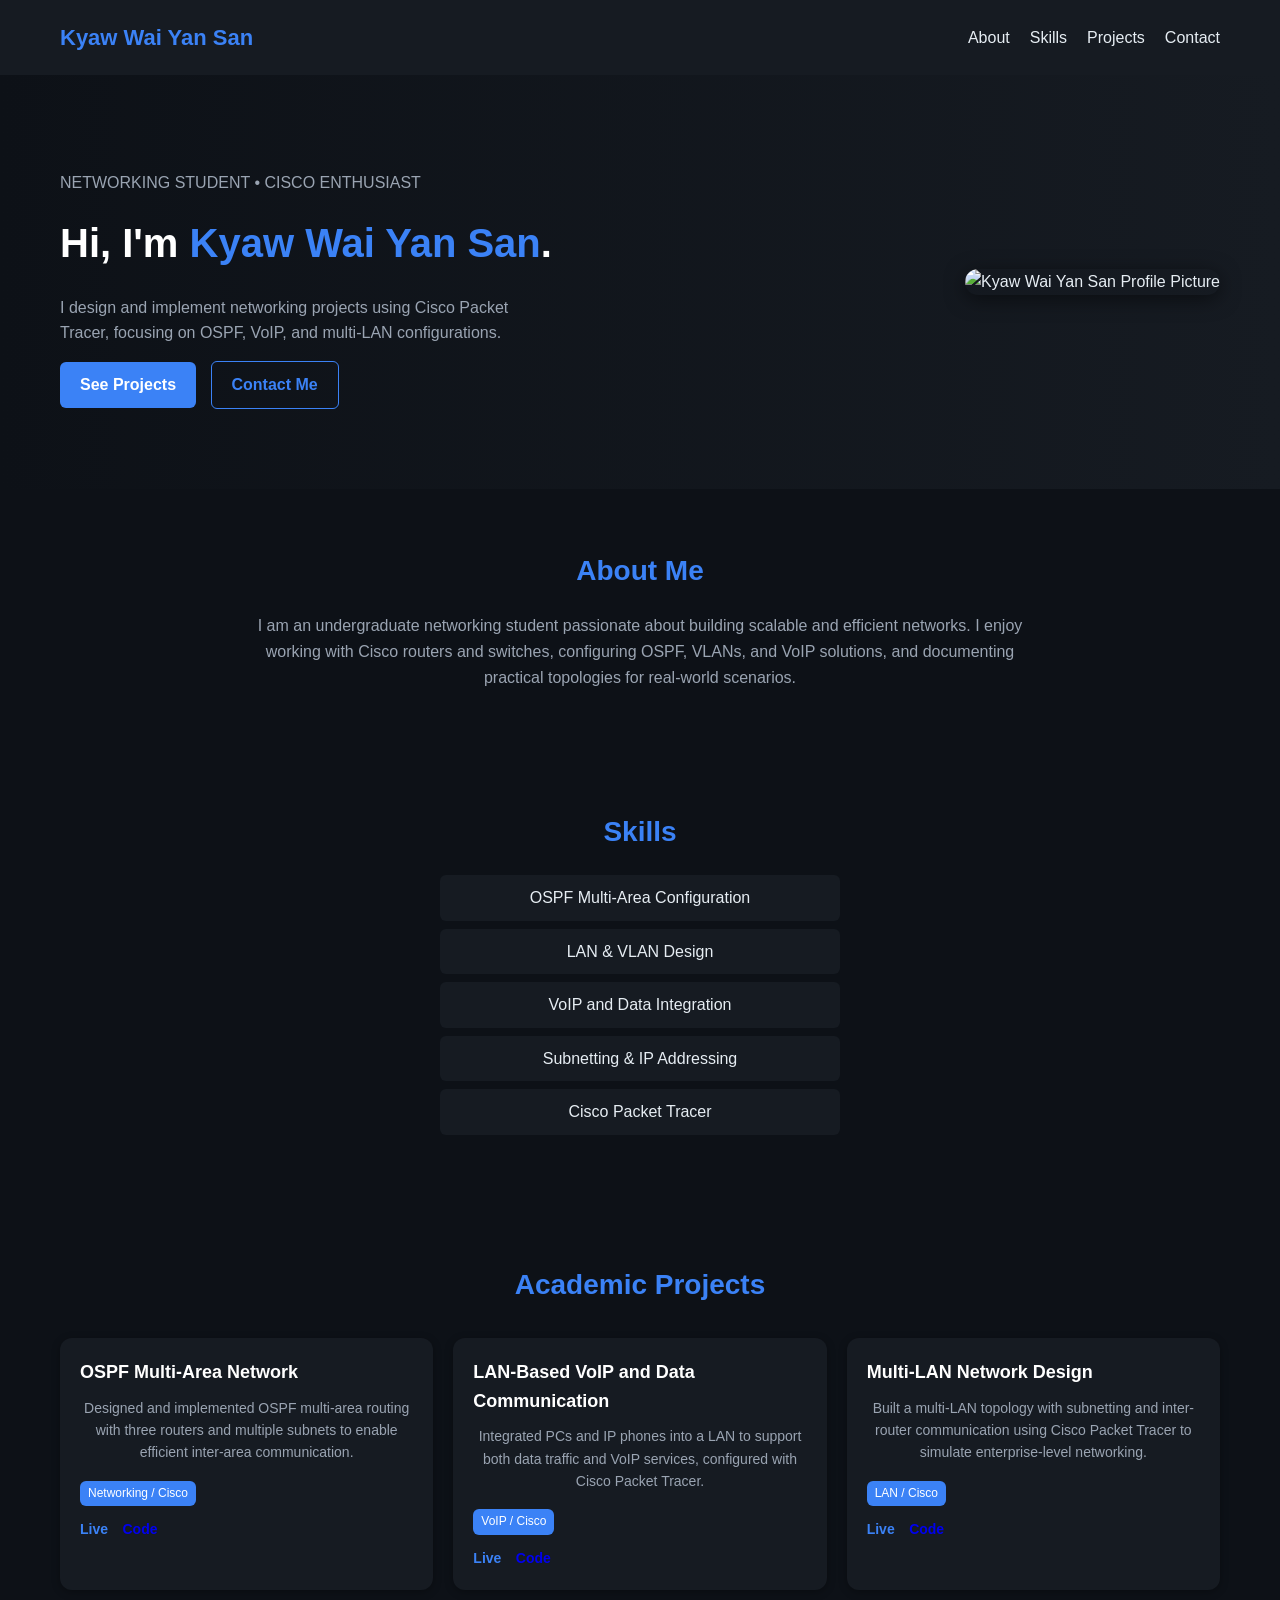
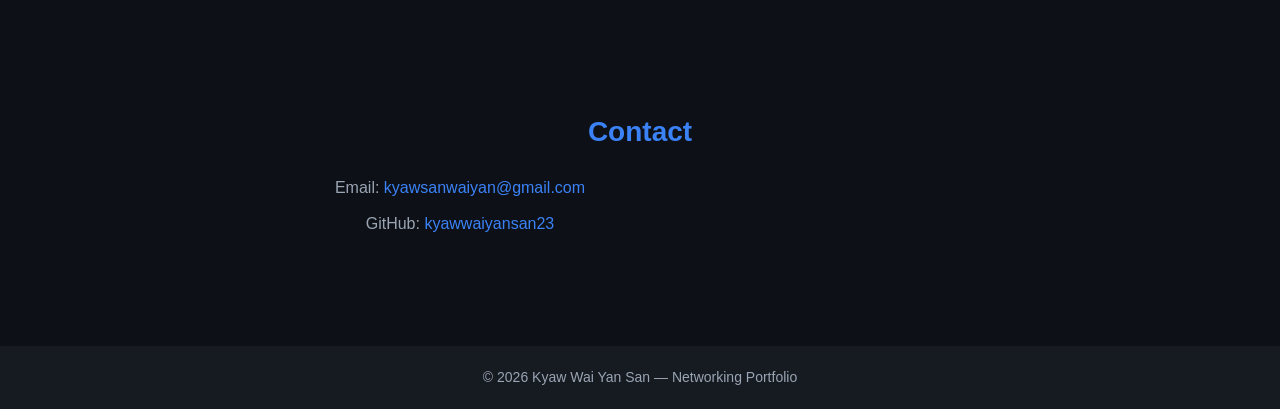
==== index.html @ b11381af "Rename portofolio.html to index.html" ====
<!DOCTYPE html>
<html lang="en">
<head>
  <meta charset="UTF-8">
  <meta name="viewport" content="width=device-width, initial-scale=1.0">
  <title>Kyaw Wai Yan San | Networking Portfolio</title>
  <style>
    /* Reset & Base */
    * {
      margin: 0;
      padding: 0;
      box-sizing: border-box;
    }

    body {
      font-family: 'Segoe UI', Arial, sans-serif;
      background: #0d1117;
      color: #e6edf3;
      line-height: 1.6;
    }

    a {
      text-decoration: none;
      transition: 0.2s;
    }

    h1, h2, h3, h4 {
      color: #fff;
    }

    /* Navbar */
    header {
      display: flex;
      justify-content: space-between;
      align-items: center;
      padding: 20px 60px;
      background: #161b22;
      position: sticky;
      top: 0;
      z-index: 100;
    }

    header h2 {
      font-size: 22px;
      color: #3b82f6;
      margin: 0;
    }

    nav ul {
      display: flex;
      list-style: none;
    }

    nav ul li {
      margin-left: 20px;
    }

    nav ul li a {
      color: #e6edf3;
      font-weight: 500;
    }

    nav ul li a:hover {
      color: #3b82f6;
    }

    /* Hero Section */
    .hero {
      display: flex;
      justify-content: space-between;
      align-items: center;
      padding: 80px 60px;
      flex-wrap: wrap;
      background: linear-gradient(to right, #0d1117, #161b22);
    }

    .hero-text {
      max-width: 500px;
    }

    .hero-text h1 {
      font-size: 40px;
      margin: 0 0 20px;
    }

    .hero-text span {
      color: #3b82f6;
    }

    .hero-text p {
      margin: 15px 0;
      color: #9aa4b2;
    }

    .btn {
      display: inline-block;
      padding: 10px 20px;
      border-radius: 6px;
      text-decoration: none;
      font-weight: bold;
      margin-right: 10px;
    }

    .btn-primary {
      background: #3b82f6;
      color: #fff;
    }

    .btn-secondary {
      background: transparent;
      border: 1px solid #3b82f6;
      color: #3b82f6;
    }

    .hero-img img {
      width: 280px;
      border-radius: 20px;
      object-fit: cover;
      box-shadow: 0 4px 20px rgba(0, 0, 0, 0.5);
    }

    /* Sections */
    section {
      padding: 60px;
    }

    section h2 {
      font-size: 28px;
      color: #3b82f6;
      margin-bottom: 20px;
      text-align: center;
    }

    section p {
      max-width: 800px;
      margin: auto;
      text-align: center;
      color: #9aa4b2;
    }

    /* Skills */
    #skills ul {
      list-style: none;
      max-width: 400px;
      margin: auto;
      padding: 0;
    }

    #skills ul li {
      background: #161b22;
      margin: 8px 0;
      padding: 10px;
      border-radius: 6px;
      text-align: center;
    }

    /* Projects Grid */
    .project-grid {
      display: grid;
      grid-template-columns: repeat(auto-fit, minmax(280px, 1fr));
      gap: 20px;
      margin-top: 30px;
    }

    .card {
      background: #161b22;
      padding: 20px;
      border-radius: 12px;
      box-shadow: 0 2px 8px rgba(0,0,0,0.3);
      transition: transform 0.2s, box-shadow 0.2s;
    }

    .card:hover {
      transform: translateY(-5px);
      box-shadow: 0 4px 12px rgba(0,0,0,0.5);
    }

    .card h4 {
      margin-bottom: 10px;
      font-size: 18px;
    }

    .card p {
      font-size: 14px;
      color: #9aa4b2;
      margin-bottom: 15px;
    }

    .tags {
      display: inline-block;
      background: #3b82f6;
      color: #fff;
      font-size: 12px;
      padding: 3px 8px;
      border-radius: 6px;
      margin-bottom: 10px;
    }

    .card a {
      font-size: 14px;
      font-weight: 600;
      margin-right: 10px;
    }

    .card a.live {
      color: #3b82f6;
    }

    .card a:hover {
      text-decoration: underline;
    }

    /* Contact */
    #contact p {
      margin: 10px 0;
    }

    #contact a {
      color: #3b82f6;
    }

    /* Footer */
    footer {
      text-align: center;
      padding: 20px;
      background: #161b22;
      margin-top: 40px;
      color: #9aa4b2;
      font-size: 14px;
    }

    /* Responsive */
    @media (max-width: 768px) {
      .hero {
        flex-direction: column;
        text-align: center;
      }
      .hero-img {
        margin-top: 20px;
      }
      .hero-img img {
        width: 200px;
      }
    }
  </style>
</head>
<body>
  <!-- Navbar -->
  <header>
    <h2>Kyaw Wai Yan San</h2>
    <nav>
      <ul>
        <li><a href="#about">About</a></li>
        <li><a href="#skills">Skills</a></li>
        <li><a href="#projects">Projects</a></li>
        <li><a href="#contact">Contact</a></li>
      </ul>
    </nav>
  </header>

  <!-- Hero Section -->
  <div class="hero">
    <div class="hero-text">
      <p>NETWORKING STUDENT • CISCO ENTHUSIAST</p>
      <h1>Hi, I'm <span>Kyaw Wai Yan San</span>.</h1>
      <p>I design and implement networking projects using Cisco Packet Tracer, focusing on OSPF, VoIP, and multi-LAN configurations.</p>
      <a href="#projects" class="btn btn-primary">See Projects</a>
      <a href="#contact" class="btn btn-secondary">Contact Me</a>
    </div>
    <div class="hero-img">
      <img src="C:\Users\User\Downloads\Professional Photo.jpg" alt="Kyaw Wai Yan San Profile Picture">
    </div>
  </div>

  
  <section id="about">
    <h2>About Me</h2>
    <p>I am an undergraduate networking student passionate about building scalable and efficient networks. I enjoy working with Cisco routers and switches, configuring OSPF, VLANs, and VoIP solutions, and documenting practical topologies for real-world scenarios.</p>
  </section>

  
  <section id="skills">
    <h2>Skills</h2>
    <ul>
      <li>OSPF Multi-Area Configuration</li>
      <li>LAN & VLAN Design</li>
      <li>VoIP and Data Integration</li>
      <li>Subnetting & IP Addressing</li>
      <li>Cisco Packet Tracer</li>
    </ul>
  </section>

  
  <section class="projects" id="projects">
    <h2>Academic Projects</h2>
    <div class="project-grid">
      <div class="card">
        <h4>OSPF Multi-Area Network</h4>
        <p>Designed and implemented OSPF multi-area routing with three routers and multiple subnets to enable efficient inter-area communication.</p>
        <div class="tags">Networking / Cisco</div><br>
        <a href="https://github.com/kyawwaiyansan23/OSPF-Multi-Area-Network" class="live" target="_blank">Live</a>
        <a href="https://github.com/kyawwaiyansan23/OSPF-Multi-Area-Network" target="_blank">Code</a>
      </div>

      <div class="card">
        <h4>LAN-Based VoIP and Data Communication</h4>
        <p>Integrated PCs and IP phones into a LAN to support both data traffic and VoIP services, configured with Cisco Packet Tracer.</p>
        <div class="tags">VoIP / Cisco</div><br>
        <a href="https://github.com/kyawwaiyansan23/LAN-Based-VoIP-and-Data-Communication-Network-Design" class="live" target="_blank">Live</a>
        <a href="https://github.com/kyawwaiyansan23/LAN-Based-VoIP-and-Data-Communication-Network-Design" target="_blank">Code</a>
      </div>

      <div class="card">
        <h4>Multi-LAN Network Design</h4>
        <p>Built a multi-LAN topology with subnetting and inter-router communication using Cisco Packet Tracer to simulate enterprise-level networking.</p>
        <div class="tags">LAN / Cisco</div><br>
        <a href="https://github.com/kyawwaiyansan23/Multi-LAN-Network-Design-using-Cisco-Packet-Tracer" class="live" target="_blank">Live</a>
        <a href="https://github.com/kyawwaiyansan23/Multi-LAN-Network-Design-using-Cisco-Packet-Tracer" target="_blank">Code</a>
      </div>
    </div>
  </section>

 
  <section id="contact">
    <h2>Contact</h2>
    <p>Email: <a href="mailto:kyawsanwaiyan@gmail.com">kyawsanwaiyan@gmail.com</a></p>
    <p>GitHub: <a href="https://github.com/kyawwaiyansan23" target="_blank">kyawwaiyansan23</a></p>
  </section>

  
  <footer>
    © <span id="year"></span> Kyaw Wai Yan San — Networking Portfolio
  </footer>

  <script>
    document.getElementById('year').textContent = new Date().getFullYear();
  </script>
</body>
</html>
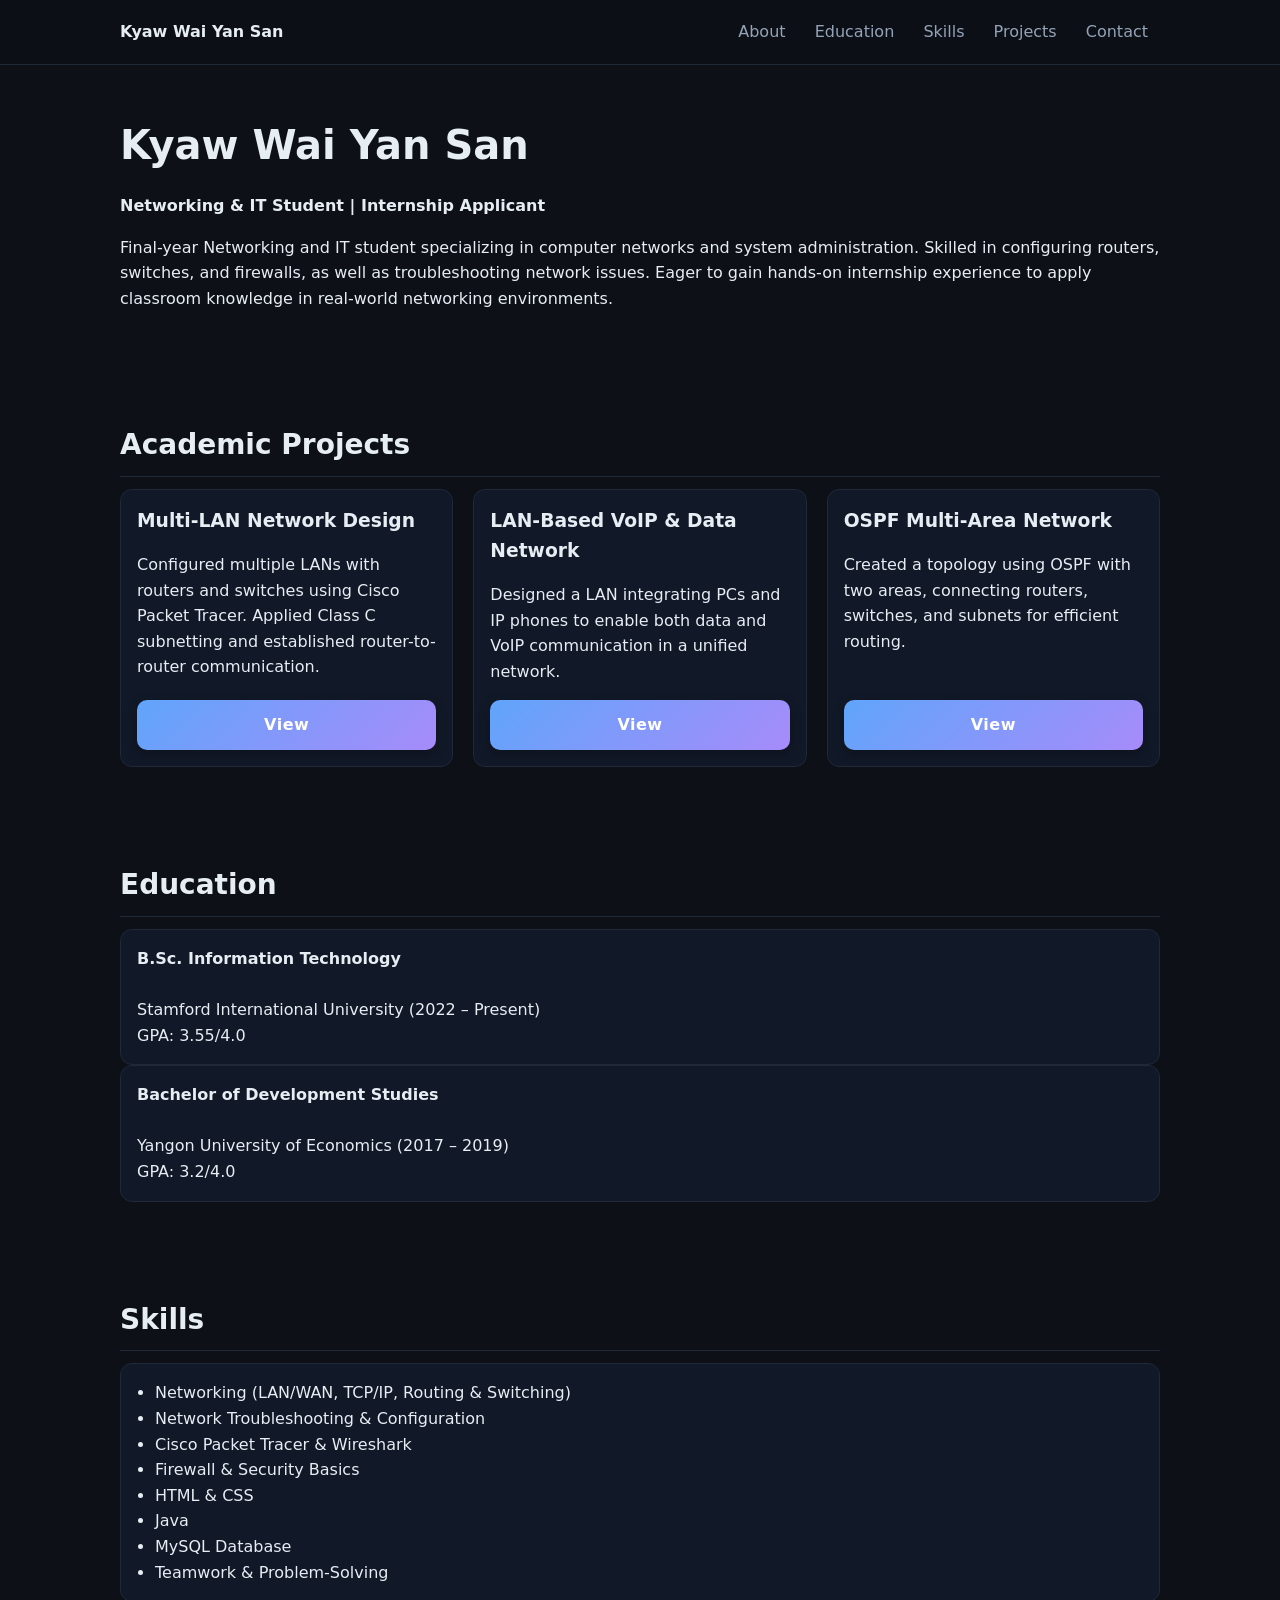
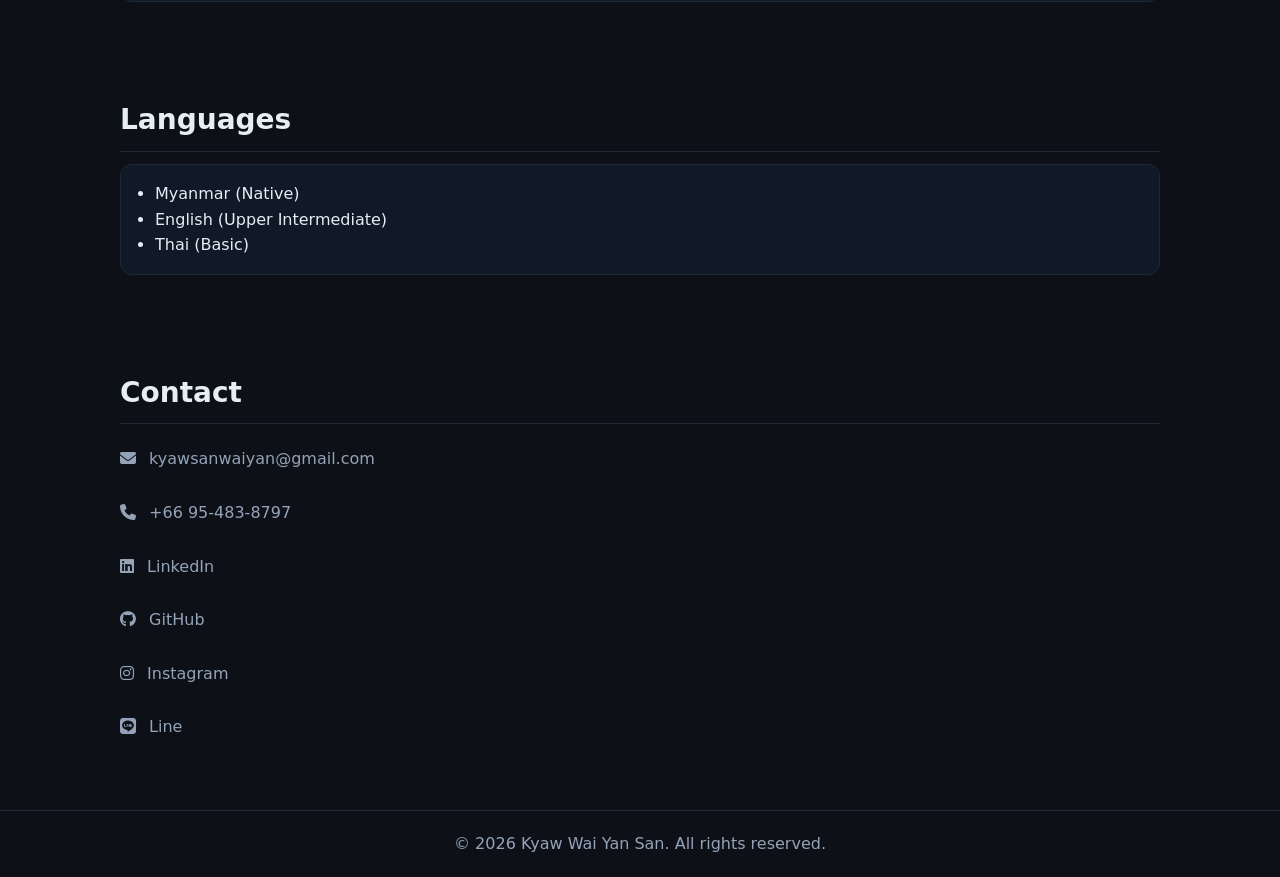
==== commit 2d194868: "Update index.html" ====
--- a/index.html
+++ b/index.html
@@ -1,335 +1,225 @@
 <!DOCTYPE html>
 <html lang="en">
 <head>
-  <meta charset="UTF-8">
-  <meta name="viewport" content="width=device-width, initial-scale=1.0">
-  <title>Kyaw Wai Yan San | Networking Portfolio</title>
+  <meta charset="utf-8" />
+  <meta name="viewport" content="width=device-width, initial-scale=1" />
+  <title>Kyaw Wai Yan San — Networking & IT Student</title>
+  <meta name="description" content="Portfolio of Kyaw Wai Yan San, Networking & IT student specializing in computer networks and system administration." />
+  
+  <!-- Font Awesome for icons -->
+  <link rel="stylesheet" href="https://cdnjs.cloudflare.com/ajax/libs/font-awesome/6.4.0/css/all.min.css">
+
   <style>
-    /* Reset & Base */
-    * {
-      margin: 0;
-      padding: 0;
-      box-sizing: border-box;
-    }
-
+    :root {
+      --bg:#0d1117; --card:#111827; --muted:#94a3b8; --text:#e6edf3; --brand:#60a5fa; --brand2:#a78bfa;
+      --border:#1f2937;
+    }
+    *{box-sizing:border-box}
+    html{scroll-behavior:smooth}
     body {
-      font-family: 'Segoe UI', Arial, sans-serif;
-      background: #0d1117;
-      color: #e6edf3;
-      line-height: 1.6;
-    }
-
-    a {
-      text-decoration: none;
-      transition: 0.2s;
-    }
-
-    h1, h2, h3, h4 {
+      margin:0; font-family:system-ui,-apple-system,Segoe UI,Roboto,Ubuntu,"Helvetica Neue",Arial;
+      background:#0d1117; color:var(--text); line-height:1.6;
+    }
+    a {color:inherit; text-decoration:none}
+    .container {max-width:1080px; margin:0 auto; padding:0 20px}
+    header {
+      position:sticky; top:0; background:rgba(13,17,23,.85); border-bottom:1px solid var(--border); z-index:50;
+    }
+    .nav {display:flex; justify-content:space-between; align-items:center; height:64px;}
+    .nav a {padding:8px 12px; color:var(--muted); border-radius:8px;}
+    .nav a:hover {color:var(--text); background:#1e293b;}
+    h1,h2,h3 {margin:0 0 12px}
+    h1 {font-size:40px}
+    h2 {font-size:28px; border-bottom:1px solid var(--border); padding-bottom:8px}
+    section {padding:48px 0}
+   
+    .projects-grid {
+      display: grid;
+      grid-template-columns: repeat(auto-fit, minmax(300px, 1fr));
+      gap: 20px;
+    }
+
+    .card {
+      display: flex;
+      flex-direction: column;
+      justify-content: space-between;
+      background: var(--card);
+      border: 1px solid var(--border);
+      border-radius: 12px;
+      padding: 16px;
+    }
+
+    .card-body {
+      flex: 1;
+    }
+
+    .card-footer {
+      margin-top: auto;
+    }
+
+    .btn-view {
+      display: inline-block;
+      width: 100%;
+      padding: 12px 0;
+      background: linear-gradient(135deg, var(--brand), var(--brand2));
       color: #fff;
-    }
-
-    /* Navbar */
-    header {
-      display: flex;
-      justify-content: space-between;
-      align-items: center;
-      padding: 20px 60px;
-      background: #161b22;
-      position: sticky;
-      top: 0;
-      z-index: 100;
-    }
-
-    header h2 {
-      font-size: 22px;
-      color: #3b82f6;
-      margin: 0;
-    }
-
-    nav ul {
-      display: flex;
-      list-style: none;
-    }
-
-    nav ul li {
-      margin-left: 20px;
-    }
-
-    nav ul li a {
-      color: #e6edf3;
-      font-weight: 500;
-    }
-
-    nav ul li a:hover {
-      color: #3b82f6;
-    }
-
-    /* Hero Section */
-    .hero {
-      display: flex;
-      justify-content: space-between;
-      align-items: center;
-      padding: 80px 60px;
-      flex-wrap: wrap;
-      background: linear-gradient(to right, #0d1117, #161b22);
-    }
-
-    .hero-text {
-      max-width: 500px;
-    }
-
-    .hero-text h1 {
-      font-size: 40px;
-      margin: 0 0 20px;
-    }
-
-    .hero-text span {
-      color: #3b82f6;
-    }
-
-    .hero-text p {
-      margin: 15px 0;
-      color: #9aa4b2;
-    }
-
-    .btn {
+      font-weight: 600;
+      border-radius: 10px;
+      text-align: center;
+      transition: all 0.25s ease;
+      box-shadow: 0 4px 12px rgba(0,0,0,0.25);
+      letter-spacing: 0.5px;
+    }
+
+    .btn-view:hover {
+      transform: translateY(-3px);
+      box-shadow: 0 6px 18px rgba(0,0,0,0.35), 0 0 12px rgba(96,165,250,0.6);
+      background: linear-gradient(135deg, var(--brand2), var(--brand));
+    }
+
+    ul {margin:0; padding-left:18px}
+    footer {padding:20px 0; text-align:center; color:var(--muted); border-top:1px solid var(--border)}
+
+    /* Contact links styling */
+    .contact-links a {
       display: inline-block;
-      padding: 10px 20px;
-      border-radius: 6px;
-      text-decoration: none;
-      font-weight: bold;
-      margin-right: 10px;
-    }
-
-    .btn-primary {
-      background: #3b82f6;
-      color: #fff;
-    }
-
-    .btn-secondary {
-      background: transparent;
-      border: 1px solid #3b82f6;
-      color: #3b82f6;
-    }
-
-    .hero-img img {
-      width: 280px;
-      border-radius: 20px;
-      object-fit: cover;
-      box-shadow: 0 4px 20px rgba(0, 0, 0, 0.5);
-    }
-
-    /* Sections */
-    section {
-      padding: 60px;
-    }
-
-    section h2 {
-      font-size: 28px;
-      color: #3b82f6;
-      margin-bottom: 20px;
-      text-align: center;
-    }
-
-    section p {
-      max-width: 800px;
-      margin: auto;
-      text-align: center;
-      color: #9aa4b2;
-    }
-
-    /* Skills */
-    #skills ul {
-      list-style: none;
-      max-width: 400px;
-      margin: auto;
-      padding: 0;
-    }
-
-    #skills ul li {
-      background: #161b22;
-      margin: 8px 0;
-      padding: 10px;
-      border-radius: 6px;
-      text-align: center;
-    }
-
-    /* Projects Grid */
-    .project-grid {
-      display: grid;
-      grid-template-columns: repeat(auto-fit, minmax(280px, 1fr));
-      gap: 20px;
-      margin-top: 30px;
-    }
-
-    .card {
-      background: #161b22;
-      padding: 20px;
-      border-radius: 12px;
-      box-shadow: 0 2px 8px rgba(0,0,0,0.3);
-      transition: transform 0.2s, box-shadow 0.2s;
-    }
-
-    .card:hover {
-      transform: translateY(-5px);
-      box-shadow: 0 4px 12px rgba(0,0,0,0.5);
-    }
-
-    .card h4 {
-      margin-bottom: 10px;
-      font-size: 18px;
-    }
-
-    .card p {
-      font-size: 14px;
-      color: #9aa4b2;
-      margin-bottom: 15px;
-    }
-
-    .tags {
-      display: inline-block;
-      background: #3b82f6;
-      color: #fff;
-      font-size: 12px;
-      padding: 3px 8px;
-      border-radius: 6px;
-      margin-bottom: 10px;
-    }
-
-    .card a {
-      font-size: 14px;
-      font-weight: 600;
-      margin-right: 10px;
-    }
-
-    .card a.live {
-      color: #3b82f6;
-    }
-
-    .card a:hover {
-      text-decoration: underline;
-    }
-
-    /* Contact */
-    #contact p {
-      margin: 10px 0;
-    }
-
-    #contact a {
-      color: #3b82f6;
-    }
-
-    /* Footer */
-    footer {
-      text-align: center;
-      padding: 20px;
-      background: #161b22;
-      margin-top: 40px;
-      color: #9aa4b2;
-      font-size: 14px;
-    }
-
-    /* Responsive */
-    @media (max-width: 768px) {
-      .hero {
-        flex-direction: column;
-        text-align: center;
-      }
-      .hero-img {
-        margin-top: 20px;
-      }
-      .hero-img img {
-        width: 200px;
-      }
+      margin: 6px 0;
+      color: var(--muted);
+      font-size: 16px;
+      transition: color 0.25s ease;
+    }
+    .contact-links a:hover {
+      color: var(--brand);
+    }
+    .contact-links i {
+      margin-right: 8px;
     }
   </style>
 </head>
 <body>
-  <!-- Navbar -->
   <header>
-    <h2>Kyaw Wai Yan San</h2>
-    <nav>
-      <ul>
-        <li><a href="#about">About</a></li>
-        <li><a href="#skills">Skills</a></li>
-        <li><a href="#projects">Projects</a></li>
-        <li><a href="#contact">Contact</a></li>
-      </ul>
-    </nav>
+    <div class="container nav">
+      <div><strong>Kyaw Wai Yan San</strong></div>
+      <nav>
+        <a href="#about">About</a>
+        <a href="#education">Education</a>
+        <a href="#skills">Skills</a>
+        <a href="#projects">Projects</a>
+        <a href="#contact">Contact</a>
+      </nav>
+    </div>
   </header>
 
-  <!-- Hero Section -->
-  <div class="hero">
-    <div class="hero-text">
-      <p>NETWORKING STUDENT • CISCO ENTHUSIAST</p>
-      <h1>Hi, I'm <span>Kyaw Wai Yan San</span>.</h1>
-      <p>I design and implement networking projects using Cisco Packet Tracer, focusing on OSPF, VoIP, and multi-LAN configurations.</p>
-      <a href="#projects" class="btn btn-primary">See Projects</a>
-      <a href="#contact" class="btn btn-secondary">Contact Me</a>
-    </div>
-    <div class="hero-img">
-      <img src="C:\Users\User\Downloads\Professional Photo.jpg" alt="Kyaw Wai Yan San Profile Picture">
-    </div>
-  </div>
-
-  
-  <section id="about">
-    <h2>About Me</h2>
-    <p>I am an undergraduate networking student passionate about building scalable and efficient networks. I enjoy working with Cisco routers and switches, configuring OSPF, VLANs, and VoIP solutions, and documenting practical topologies for real-world scenarios.</p>
-  </section>
-
-  
-  <section id="skills">
-    <h2>Skills</h2>
-    <ul>
-      <li>OSPF Multi-Area Configuration</li>
-      <li>LAN & VLAN Design</li>
-      <li>VoIP and Data Integration</li>
-      <li>Subnetting & IP Addressing</li>
-      <li>Cisco Packet Tracer</li>
-    </ul>
-  </section>
-
-  
-  <section class="projects" id="projects">
-    <h2>Academic Projects</h2>
-    <div class="project-grid">
-      <div class="card">
-        <h4>OSPF Multi-Area Network</h4>
-        <p>Designed and implemented OSPF multi-area routing with three routers and multiple subnets to enable efficient inter-area communication.</p>
-        <div class="tags">Networking / Cisco</div><br>
-        <a href="https://github.com/kyawwaiyansan23/OSPF-Multi-Area-Network" class="live" target="_blank">Live</a>
-        <a href="https://github.com/kyawwaiyansan23/OSPF-Multi-Area-Network" target="_blank">Code</a>
-      </div>
-
-      <div class="card">
-        <h4>LAN-Based VoIP and Data Communication</h4>
-        <p>Integrated PCs and IP phones into a LAN to support both data traffic and VoIP services, configured with Cisco Packet Tracer.</p>
-        <div class="tags">VoIP / Cisco</div><br>
-        <a href="https://github.com/kyawwaiyansan23/LAN-Based-VoIP-and-Data-Communication-Network-Design" class="live" target="_blank">Live</a>
-        <a href="https://github.com/kyawwaiyansan23/LAN-Based-VoIP-and-Data-Communication-Network-Design" target="_blank">Code</a>
-      </div>
-
-      <div class="card">
-        <h4>Multi-LAN Network Design</h4>
-        <p>Built a multi-LAN topology with subnetting and inter-router communication using Cisco Packet Tracer to simulate enterprise-level networking.</p>
-        <div class="tags">LAN / Cisco</div><br>
-        <a href="https://github.com/kyawwaiyansan23/Multi-LAN-Network-Design-using-Cisco-Packet-Tracer" class="live" target="_blank">Live</a>
-        <a href="https://github.com/kyawwaiyansan23/Multi-LAN-Network-Design-using-Cisco-Packet-Tracer" target="_blank">Code</a>
-      </div>
-    </div>
-  </section>
-
- 
-  <section id="contact">
-    <h2>Contact</h2>
-    <p>Email: <a href="mailto:kyawsanwaiyan@gmail.com">kyawsanwaiyan@gmail.com</a></p>
-    <p>GitHub: <a href="https://github.com/kyawwaiyansan23" target="_blank">kyawwaiyansan23</a></p>
-  </section>
-
-  
+  <main class="container">
+    <!-- About -->
+    <section id="about">
+      <h1>Kyaw Wai Yan San</h1>
+      <p><strong>Networking & IT Student | Internship Applicant</strong></p>
+      <p>
+        Final-year Networking and IT student specializing in computer networks and system administration.
+        Skilled in configuring routers, switches, and firewalls, as well as troubleshooting network issues.
+        Eager to gain hands-on internship experience to apply classroom knowledge in real-world networking environments.
+      </p>
+    </section>
+
+    <!-- Projects -->
+    <section id="projects">
+      <h2>Academic Projects</h2>
+      <div class="projects-grid">
+
+        <div class="card">
+          <div class="card-body">
+            <h3>Multi-LAN Network Design</h3>
+            <p>Configured multiple LANs with routers and switches using Cisco Packet Tracer. Applied Class C subnetting and established router-to-router communication.</p>
+          </div>
+          <div class="card-footer">
+            <a class="btn-view" href="https://github.com/kyawwaiyansan23/Multi-LAN-Network-Design-using-Cisco-Packet-Tracer" target="_blank" rel="noopener">View</a>
+          </div>
+        </div>
+
+        <div class="card">
+          <div class="card-body">
+            <h3>LAN-Based VoIP & Data Network</h3>
+            <p>Designed a LAN integrating PCs and IP phones to enable both data and VoIP communication in a unified network.</p>
+          </div>
+          <div class="card-footer">
+            <a class="btn-view" href="https://github.com/kyawwaiyansan23/LAN-Based-VoIP-and-Data-Communication-Network-Design" target="_blank" rel="noopener">View</a>
+          </div>
+        </div>
+
+        <div class="card">
+          <div class="card-body">
+            <h3>OSPF Multi-Area Network</h3>
+            <p>Created a topology using OSPF with two areas, connecting routers, switches, and subnets for efficient routing.</p>
+          </div>
+          <div class="card-footer">
+            <a class="btn-view" href="https://github.com/kyawwaiyansan23/OSPF-Multi-Area-Network" target="_blank" rel="noopener">View</a>
+          </div>
+        </div>
+
+      </div>
+    </section>
+
+    <!-- Education -->
+    <section id="education">
+      <h2>Education</h2>
+      <div class="card">
+        <strong>B.Sc. Information Technology</strong><br>
+        Stamford International University (2022 – Present)<br>
+        GPA: 3.55/4.0
+      </div>
+      <div class="card">
+        <strong>Bachelor of Development Studies</strong><br>
+        Yangon University of Economics (2017 – 2019)<br>
+        GPA: 3.2/4.0
+      </div>
+    </section>
+
+    <!-- Skills -->
+    <section id="skills">
+      <h2>Skills</h2>
+      <div class="card">
+        <ul>
+          <li>Networking (LAN/WAN, TCP/IP, Routing & Switching)</li>
+          <li>Network Troubleshooting & Configuration</li>
+          <li>Cisco Packet Tracer & Wireshark</li>
+          <li>Firewall & Security Basics</li>
+          <li>HTML & CSS</li>
+          <li>Java</li>
+          <li>MySQL Database</li>
+          <li>Teamwork & Problem-Solving</li>
+        </ul>
+      </div>
+    </section>
+
+    <!-- Languages -->
+    <section id="languages">
+      <h2>Languages</h2>
+      <div class="card">
+        <ul>
+          <li>Myanmar (Native)</li>
+          <li>English (Upper Intermediate)</li>
+          <li>Thai (Basic)</li>
+        </ul>
+      </div>
+    </section>
+
+    <!-- Contact -->
+    <section id="contact">
+      <h2>Contact</h2>   
+      <div class="contact-links">
+         <p><a href="mailto:kyawsanwaiyan@gmail.com"><i class="fas fa-envelope"></i> kyawsanwaiyan@gmail.com</a></p>
+        <p><a href="tel:+66954838797"><i class="fas fa-phone"></i> +66 95-483-8797</a></p>
+        <p><a href="https://www.linkedin.com/in/kyawwaiyansan23" target="_blank" rel="noopener"><i class="fab fa-linkedin"></i> LinkedIn</a></p>
+        <p><a href="https://github.com/kyawwaiyansan23" target="_blank" rel="noopener"><i class="fab fa-github"></i> GitHub</a></p>
+        <p><a href="https://www.instagram.com/trevor_2544" target="_blank" rel="noopener"><i class="fab fa-instagram"></i> Instagram</a></p>
+        <p><a href="https://line.me/ti/p/25344095311729200123" target="_blank" rel="noopener"><i class="fab fa-line"></i> Line</a></p>
+       </div>
+    </section>
+  </main>
+
   <footer>
-    © <span id="year"></span> Kyaw Wai Yan San — Networking Portfolio
+    © <span id="year"></span> Kyaw Wai Yan San. All rights reserved.
   </footer>
 
   <script>
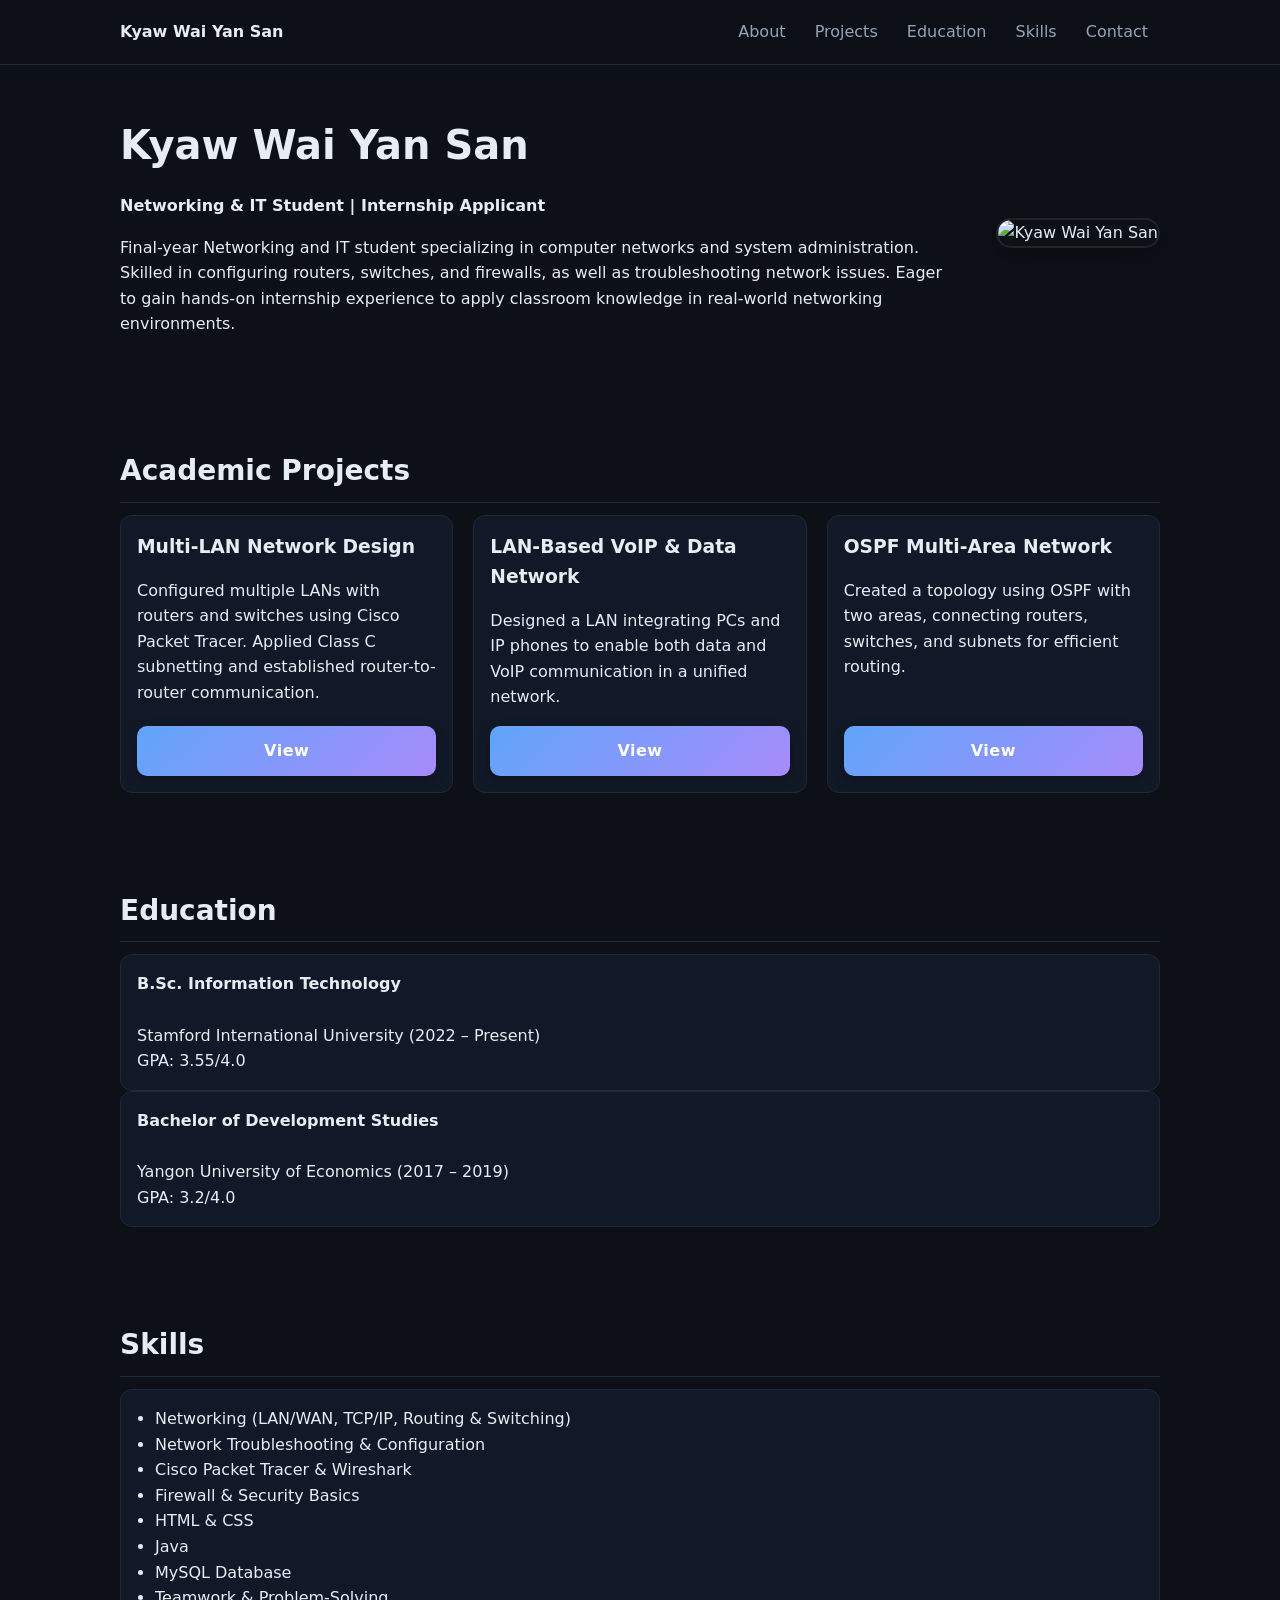
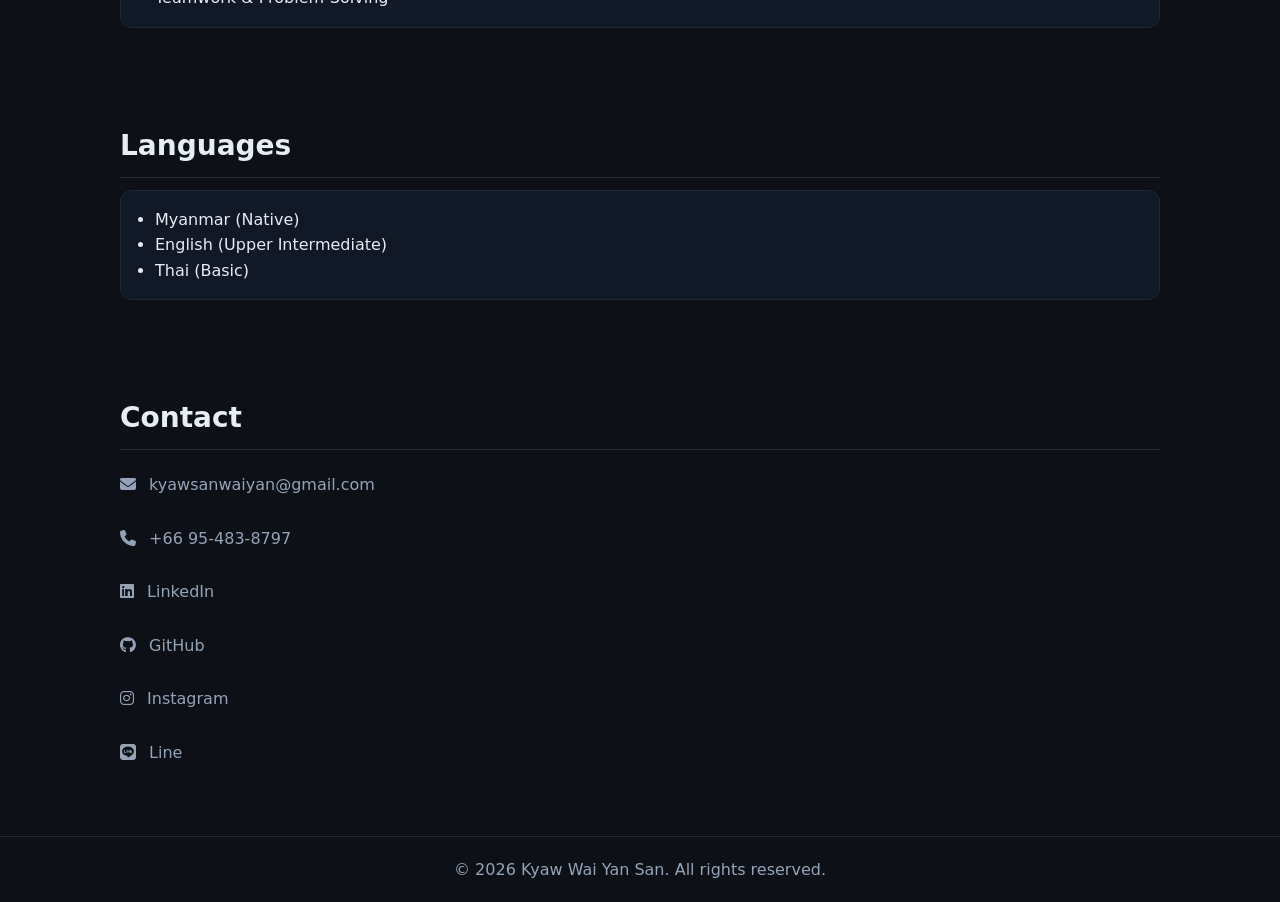
==== commit 3354d43d: "Update and rename Portfolio.html to index.html" ====
--- a/index.html
+++ b/index.html
@@ -1,229 +1,136 @@
-<!DOCTYPE html>
-<html lang="en">
-<head>
-  <meta charset="utf-8" />
-  <meta name="viewport" content="width=device-width, initial-scale=1" />
-  <title>Kyaw Wai Yan San — Networking & IT Student</title>
-  <meta name="description" content="Portfolio of Kyaw Wai Yan San, Networking & IT student specializing in computer networks and system administration." />
-  
-  <!-- Font Awesome for icons -->
-  <link rel="stylesheet" href="https://cdnjs.cloudflare.com/ajax/libs/font-awesome/6.4.0/css/all.min.css">
-
-  <style>
-    :root {
-      --bg:#0d1117; --card:#111827; --muted:#94a3b8; --text:#e6edf3; --brand:#60a5fa; --brand2:#a78bfa;
-      --border:#1f2937;
-    }
-    *{box-sizing:border-box}
-    html{scroll-behavior:smooth}
-    body {
-      margin:0; font-family:system-ui,-apple-system,Segoe UI,Roboto,Ubuntu,"Helvetica Neue",Arial;
-      background:#0d1117; color:var(--text); line-height:1.6;
-    }
-    a {color:inherit; text-decoration:none}
-    .container {max-width:1080px; margin:0 auto; padding:0 20px}
-    header {
-      position:sticky; top:0; background:rgba(13,17,23,.85); border-bottom:1px solid var(--border); z-index:50;
-    }
-    .nav {display:flex; justify-content:space-between; align-items:center; height:64px;}
-    .nav a {padding:8px 12px; color:var(--muted); border-radius:8px;}
-    .nav a:hover {color:var(--text); background:#1e293b;}
-    h1,h2,h3 {margin:0 0 12px}
-    h1 {font-size:40px}
-    h2 {font-size:28px; border-bottom:1px solid var(--border); padding-bottom:8px}
-    section {padding:48px 0}
-   
-    .projects-grid {
-      display: grid;
-      grid-template-columns: repeat(auto-fit, minmax(300px, 1fr));
-      gap: 20px;
-    }
-
-    .card {
-      display: flex;
-      flex-direction: column;
-      justify-content: space-between;
-      background: var(--card);
-      border: 1px solid var(--border);
-      border-radius: 12px;
-      padding: 16px;
-    }
-
-    .card-body {
-      flex: 1;
-    }
-
-    .card-footer {
-      margin-top: auto;
-    }
-
-    .btn-view {
-      display: inline-block;
-      width: 100%;
-      padding: 12px 0;
-      background: linear-gradient(135deg, var(--brand), var(--brand2));
-      color: #fff;
-      font-weight: 600;
-      border-radius: 10px;
-      text-align: center;
-      transition: all 0.25s ease;
-      box-shadow: 0 4px 12px rgba(0,0,0,0.25);
-      letter-spacing: 0.5px;
-    }
-
-    .btn-view:hover {
-      transform: translateY(-3px);
-      box-shadow: 0 6px 18px rgba(0,0,0,0.35), 0 0 12px rgba(96,165,250,0.6);
-      background: linear-gradient(135deg, var(--brand2), var(--brand));
-    }
-
-    ul {margin:0; padding-left:18px}
-    footer {padding:20px 0; text-align:center; color:var(--muted); border-top:1px solid var(--border)}
-
-    /* Contact links styling */
-    .contact-links a {
-      display: inline-block;
-      margin: 6px 0;
-      color: var(--muted);
-      font-size: 16px;
-      transition: color 0.25s ease;
-    }
-    .contact-links a:hover {
-      color: var(--brand);
-    }
-    .contact-links i {
-      margin-right: 8px;
-    }
-  </style>
-</head>
-<body>
-  <header>
-    <div class="container nav">
-      <div><strong>Kyaw Wai Yan San</strong></div>
-      <nav>
-        <a href="#about">About</a>
-        <a href="#education">Education</a>
-        <a href="#skills">Skills</a>
-        <a href="#projects">Projects</a>
-        <a href="#contact">Contact</a>
-      </nav>
-    </div>
-  </header>
-
-  <main class="container">
-    <!-- About -->
-    <section id="about">
-      <h1>Kyaw Wai Yan San</h1>
-      <p><strong>Networking & IT Student | Internship Applicant</strong></p>
-      <p>
-        Final-year Networking and IT student specializing in computer networks and system administration.
-        Skilled in configuring routers, switches, and firewalls, as well as troubleshooting network issues.
-        Eager to gain hands-on internship experience to apply classroom knowledge in real-world networking environments.
-      </p>
-    </section>
-
-    <!-- Projects -->
-    <section id="projects">
-      <h2>Academic Projects</h2>
-      <div class="projects-grid">
-
-        <div class="card">
-          <div class="card-body">
-            <h3>Multi-LAN Network Design</h3>
-            <p>Configured multiple LANs with routers and switches using Cisco Packet Tracer. Applied Class C subnetting and established router-to-router communication.</p>
-          </div>
-          <div class="card-footer">
-            <a class="btn-view" href="https://github.com/kyawwaiyansan23/Multi-LAN-Network-Design-using-Cisco-Packet-Tracer" target="_blank" rel="noopener">View</a>
-          </div>
-        </div>
-
-        <div class="card">
-          <div class="card-body">
-            <h3>LAN-Based VoIP & Data Network</h3>
-            <p>Designed a LAN integrating PCs and IP phones to enable both data and VoIP communication in a unified network.</p>
-          </div>
-          <div class="card-footer">
-            <a class="btn-view" href="https://github.com/kyawwaiyansan23/LAN-Based-VoIP-and-Data-Communication-Network-Design" target="_blank" rel="noopener">View</a>
-          </div>
-        </div>
-
-        <div class="card">
-          <div class="card-body">
-            <h3>OSPF Multi-Area Network</h3>
-            <p>Created a topology using OSPF with two areas, connecting routers, switches, and subnets for efficient routing.</p>
-          </div>
-          <div class="card-footer">
-            <a class="btn-view" href="https://github.com/kyawwaiyansan23/OSPF-Multi-Area-Network" target="_blank" rel="noopener">View</a>
-          </div>
-        </div>
-
-      </div>
-    </section>
-
-    <!-- Education -->
-    <section id="education">
-      <h2>Education</h2>
-      <div class="card">
-        <strong>B.Sc. Information Technology</strong><br>
-        Stamford International University (2022 – Present)<br>
-        GPA: 3.55/4.0
-      </div>
-      <div class="card">
-        <strong>Bachelor of Development Studies</strong><br>
-        Yangon University of Economics (2017 – 2019)<br>
-        GPA: 3.2/4.0
-      </div>
-    </section>
-
-    <!-- Skills -->
-    <section id="skills">
-      <h2>Skills</h2>
-      <div class="card">
-        <ul>
-          <li>Networking (LAN/WAN, TCP/IP, Routing & Switching)</li>
-          <li>Network Troubleshooting & Configuration</li>
-          <li>Cisco Packet Tracer & Wireshark</li>
-          <li>Firewall & Security Basics</li>
-          <li>HTML & CSS</li>
-          <li>Java</li>
-          <li>MySQL Database</li>
-          <li>Teamwork & Problem-Solving</li>
-        </ul>
-      </div>
-    </section>
-
-    <!-- Languages -->
-    <section id="languages">
-      <h2>Languages</h2>
-      <div class="card">
-        <ul>
-          <li>Myanmar (Native)</li>
-          <li>English (Upper Intermediate)</li>
-          <li>Thai (Basic)</li>
-        </ul>
-      </div>
-    </section>
-
-    <!-- Contact -->
-    <section id="contact">
-      <h2>Contact</h2>   
-      <div class="contact-links">
-         <p><a href="mailto:kyawsanwaiyan@gmail.com"><i class="fas fa-envelope"></i> kyawsanwaiyan@gmail.com</a></p>
-        <p><a href="tel:+66954838797"><i class="fas fa-phone"></i> +66 95-483-8797</a></p>
-        <p><a href="https://www.linkedin.com/in/kyawwaiyansan23" target="_blank" rel="noopener"><i class="fab fa-linkedin"></i> LinkedIn</a></p>
-        <p><a href="https://github.com/kyawwaiyansan23" target="_blank" rel="noopener"><i class="fab fa-github"></i> GitHub</a></p>
-        <p><a href="https://www.instagram.com/trevor_2544" target="_blank" rel="noopener"><i class="fab fa-instagram"></i> Instagram</a></p>
-        <p><a href="https://line.me/ti/p/25344095311729200123" target="_blank" rel="noopener"><i class="fab fa-line"></i> Line</a></p>
-       </div>
-    </section>
-  </main>
-
-  <footer>
-    © <span id="year"></span> Kyaw Wai Yan San. All rights reserved.
-  </footer>
-
-  <script>
-    document.getElementById('year').textContent = new Date().getFullYear();
-  </script>
-</body>
-</html>
+<!DOCTYPE html>
+<html lang="en">
+<head>
+  <meta charset="utf-8" />
+  <meta name="viewport" content="width=device-width, initial-scale=1" />
+  <title>Kyaw Wai Yan San — Networking & IT Student</title>
+  <meta name="description" content="Portfolio of Kyaw Wai Yan San, Networking & IT student specializing in computer networks and system administration." />
+  <link rel="stylesheet" href="https://cdnjs.cloudflare.com/ajax/libs/font-awesome/6.4.0/css/all.min.css">
+  <link rel="stylesheet" href="style.css">
+</head>
+<body>
+  <header>
+    <div class="container nav">
+      <div><strong>Kyaw Wai Yan San</strong></div>
+      <nav>
+        <a href="#about">About</a>
+        <a href="#projects">Projects</a>
+        <a href="#education">Education</a>
+        <a href="#skills">Skills</a>  
+        <a href="#contact">Contact</a>
+      </nav>
+    </div>
+  </header>
+
+  <main class="container">
+    <section id="about">
+      <div id="about-text">
+        <h1>Kyaw Wai Yan San</h1>
+        <p><strong>Networking & IT Student | Internship Applicant</strong></p>
+        <p>
+          Final-year Networking and IT student specializing in computer networks and system administration.
+          Skilled in configuring routers, switches, and firewalls, as well as troubleshooting network issues.
+          Eager to gain hands-on internship experience to apply classroom knowledge in real-world networking environments.
+        </p>
+      </div>
+      <div>
+        <img src="C:\Users\User\Downloads\Professional Photo.jpg" alt="Kyaw Wai Yan San" class="profile-photo">
+      </div>
+    </section>
+
+    <section id="projects">
+      <h2>Academic Projects</h2>
+      <div class="projects-grid">
+        <div class="card">
+          <div class="card-body">
+            <h3>Multi-LAN Network Design</h3>
+            <p>Configured multiple LANs with routers and switches using Cisco Packet Tracer. Applied Class C subnetting and established router-to-router communication.</p>
+          </div>
+          <div class="card-footer">
+            <a class="btn-view" href="https://github.com/kyawwaiyansan23/Multi-LAN-Network-Design-using-Cisco-Packet-Tracer" target="_blank" rel="noopener">View</a>
+          </div>
+        </div>
+        <div class="card">
+          <div class="card-body">
+            <h3>LAN-Based VoIP & Data Network</h3>
+            <p>Designed a LAN integrating PCs and IP phones to enable both data and VoIP communication in a unified network.</p>
+          </div>
+          <div class="card-footer">
+            <a class="btn-view" href="https://github.com/kyawwaiyansan23/LAN-Based-VoIP-and-Data-Communication-Network-Design" target="_blank" rel="noopener">View</a>
+          </div>
+        </div>
+        <div class="card">
+          <div class="card-body">
+            <h3>OSPF Multi-Area Network</h3>
+            <p>Created a topology using OSPF with two areas, connecting routers, switches, and subnets for efficient routing.</p>
+          </div>
+          <div class="card-footer">
+            <a class="btn-view" href="https://github.com/kyawwaiyansan23/OSPF-Multi-Area-Network" target="_blank" rel="noopener">View</a>
+          </div>
+        </div>
+      </div>
+    </section>
+
+    <section id="education">
+      <h2>Education</h2>
+      <div class="card">
+        <strong>B.Sc. Information Technology</strong><br>
+        Stamford International University (2022 – Present)<br>
+        GPA: 3.55/4.0
+      </div>
+      <div class="card">
+        <strong>Bachelor of Development Studies</strong><br>
+        Yangon University of Economics (2017 – 2019)<br>
+        GPA: 3.2/4.0
+      </div>
+    </section>
+
+    <section id="skills">
+      <h2>Skills</h2>
+      <div class="card">
+        <ul>
+          <li>Networking (LAN/WAN, TCP/IP, Routing & Switching)</li>
+          <li>Network Troubleshooting & Configuration</li>
+          <li>Cisco Packet Tracer & Wireshark</li>
+          <li>Firewall & Security Basics</li>
+          <li>HTML & CSS</li>
+          <li>Java</li>
+          <li>MySQL Database</li>
+          <li>Teamwork & Problem-Solving</li>
+        </ul>
+      </div>
+    </section>
+
+    <section id="languages">
+      <h2>Languages</h2>
+      <div class="card">
+        <ul>
+          <li>Myanmar (Native)</li>
+          <li>English (Upper Intermediate)</li>
+          <li>Thai (Basic)</li>
+        </ul>
+      </div>
+    </section>
+
+    <section id="contact">
+      <h2>Contact</h2>   
+      <div class="contact-links">
+         <p><a href="mailto:kyawsanwaiyan@gmail.com"><i class="fas fa-envelope"></i> kyawsanwaiyan@gmail.com</a></p>
+        <p><a href="tel:+66954838797"><i class="fas fa-phone"></i> +66 95-483-8797</a></p>
+        <p><a href="https://www.linkedin.com/in/kyawwaiyansan23" target="_blank" rel="noopener"><i class="fab fa-linkedin"></i> LinkedIn</a></p>
+        <p><a href="https://github.com/kyawwaiyansan23" target="_blank" rel="noopener"><i class="fab fa-github"></i> GitHub</a></p>
+        <p><a href="https://www.instagram.com/trevor_2544" target="_blank" rel="noopener"><i class="fab fa-instagram"></i> Instagram</a></p>
+        <p><a href="https://line.me/ti/p/25344095311729200123" target="_blank" rel="noopener"><i class="fab fa-line"></i> Line</a></p>
+       </div>
+    </section>
+  </main>
+
+  <footer>
+    © <span id="year"></span> Kyaw Wai Yan San. All rights reserved.
+  </footer>
+
+  <script>
+    document.getElementById('year').textContent = new Date().getFullYear();
+  </script>
+</body>
+</html>
--- a/style.css
+++ b/style.css
@@ -0,0 +1,83 @@
+:root {
+  --bg:#0d1117; --card:#111827; --muted:#94a3b8; --text:#e6edf3; --brand:#60a5fa; --brand2:#a78bfa;
+  --border:#1f2937;
+}
+*{box-sizing:border-box}
+html{scroll-behavior:smooth}
+body {
+  margin:0; font-family:system-ui,-apple-system,Segoe UI,Roboto,Ubuntu,"Helvetica Neue",Arial;
+  background:#0d1117; color:var(--text); line-height:1.6;
+}
+a {color:inherit; text-decoration:none}
+.container {max-width:1080px; margin:0 auto; padding:0 20px}
+header {
+  position:sticky; top:0; background:rgba(13,17,23,.85); border-bottom:1px solid var(--border); z-index:50;
+}
+.nav {display:flex; justify-content:space-between; align-items:center; height:64px;}
+.nav a {padding:8px 12px; color:var(--muted); border-radius:8px;}
+.nav a:hover {color:var(--text); background:#1e293b;}
+h1,h2,h3 {margin:0 0 12px}
+h1 {font-size:40px}
+h2 {font-size:28px; border-bottom:1px solid var(--border); padding-bottom:8px}
+section {padding:48px 0}
+.projects-grid {
+  display: grid;
+  grid-template-columns: repeat(auto-fit, minmax(300px, 1fr));
+  gap: 20px;
+}
+.card {
+  display: flex;
+  flex-direction: column;
+  justify-content: space-between;
+  background: var(--card);
+  border: 1px solid var(--border);
+  border-radius: 12px;
+  padding: 16px;
+}
+.card-body {flex: 1;}
+.card-footer {margin-top: auto;}
+.btn-view {
+  display: inline-block;
+  width: 100%;
+  padding: 12px 0;
+  background: linear-gradient(135deg, var(--brand), var(--brand2));
+  color: #fff;
+  font-weight: 600;
+  border-radius: 10px;
+  text-align: center;
+  transition: all 0.25s ease;
+  box-shadow: 0 4px 12px rgba(0,0,0,0.25);
+  letter-spacing: 0.5px;
+}
+.btn-view:hover {
+  transform: translateY(-3px);
+  box-shadow: 0 6px 18px rgba(0,0,0,0.35), 0 0 12px rgba(96,165,250,0.6);
+  background: linear-gradient(135deg, var(--brand2), var(--brand));
+}
+ul {margin:0; padding-left:18px}
+footer {padding:20px 0; text-align:center; color:var(--muted); border-top:1px solid var(--border)}
+.contact-links a {
+  display: inline-block;
+  margin: 6px 0;
+  color: var(--muted);
+  font-size: 16px;
+  transition: color 0.25s ease;
+}
+.contact-links a:hover {color: var(--brand);}
+.contact-links i {margin-right: 8px;}
+#about {
+  display: flex;
+  align-items: center;
+  justify-content: space-between;
+  flex-wrap: wrap;
+  gap: 40px;
+}
+#about-text {flex: 1; min-width: 300px;}
+.profile-photo {
+  width: 280px;
+  height: auto;
+  border-radius: 16px;
+  object-fit: cover;
+  box-shadow: 0 8px 24px rgba(0, 0, 0, 0.35);
+  border: 2px solid rgba(255,255,255,0.08);
+}
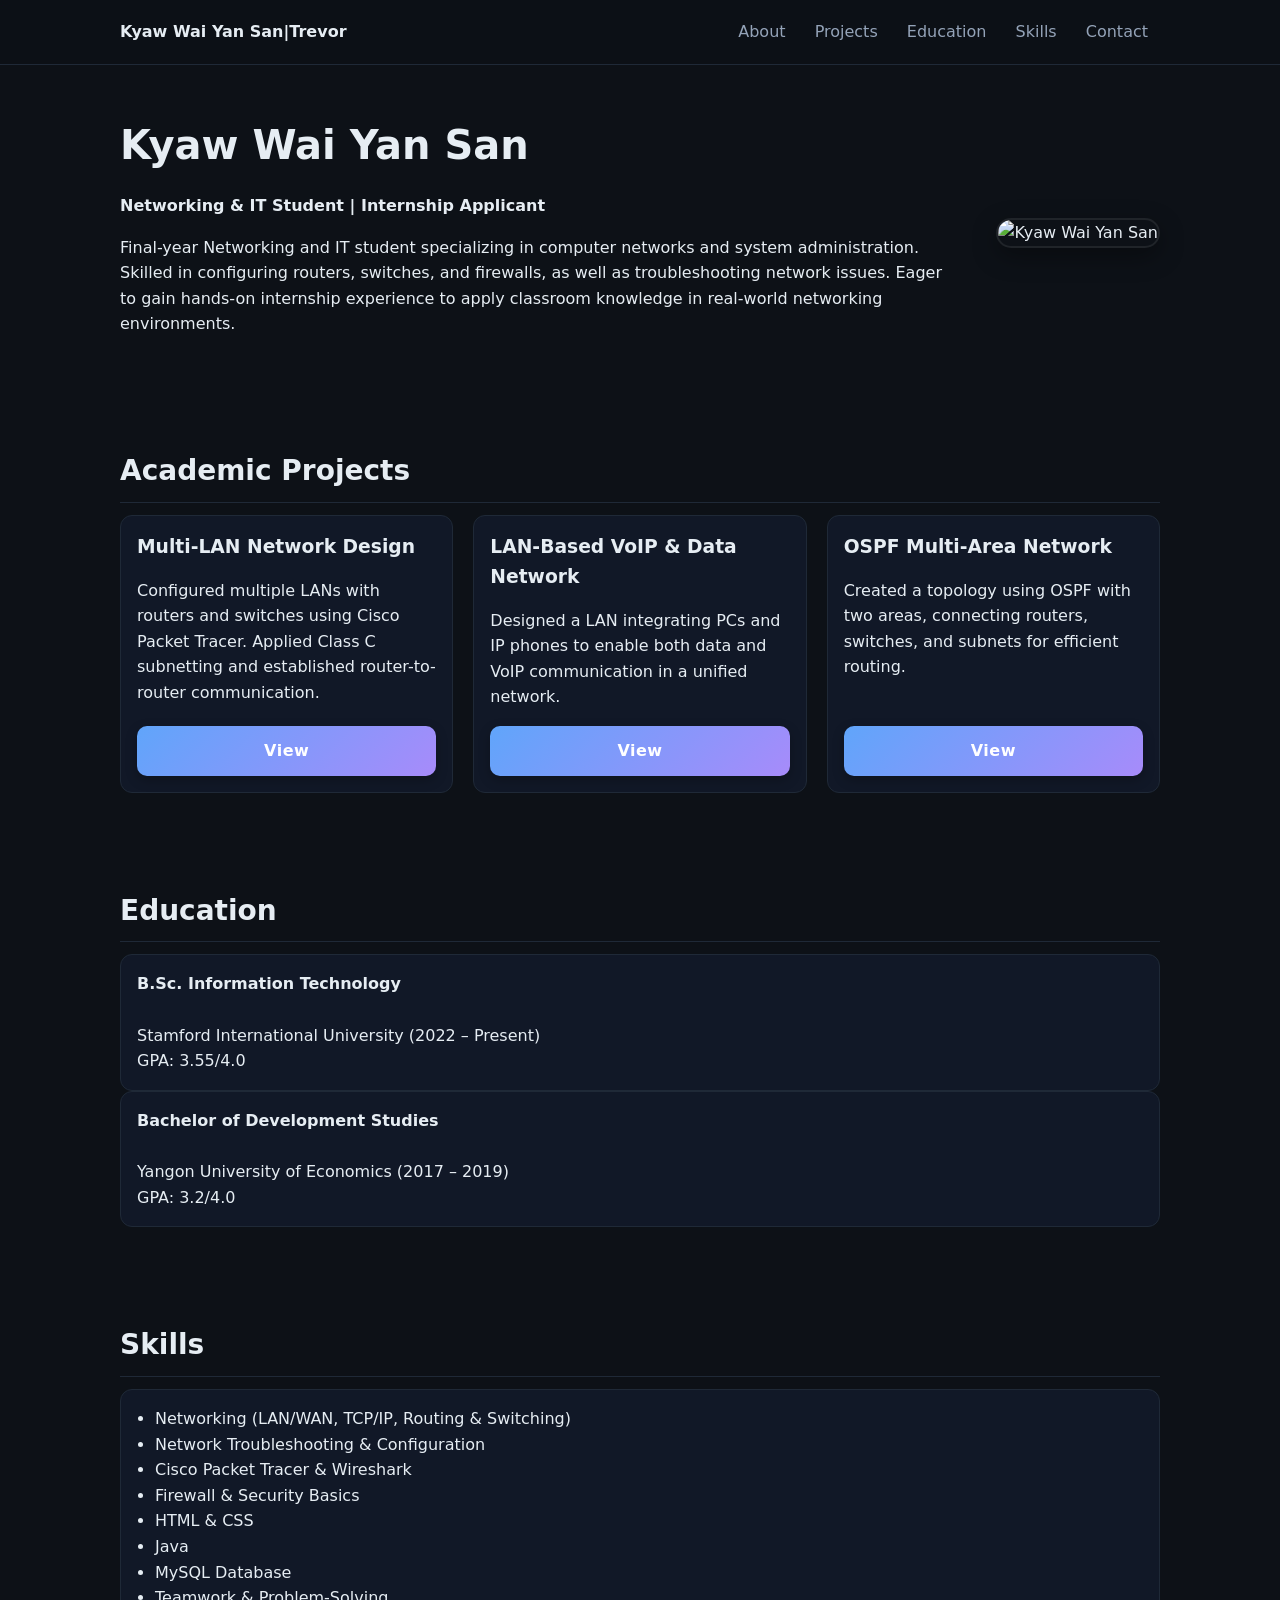
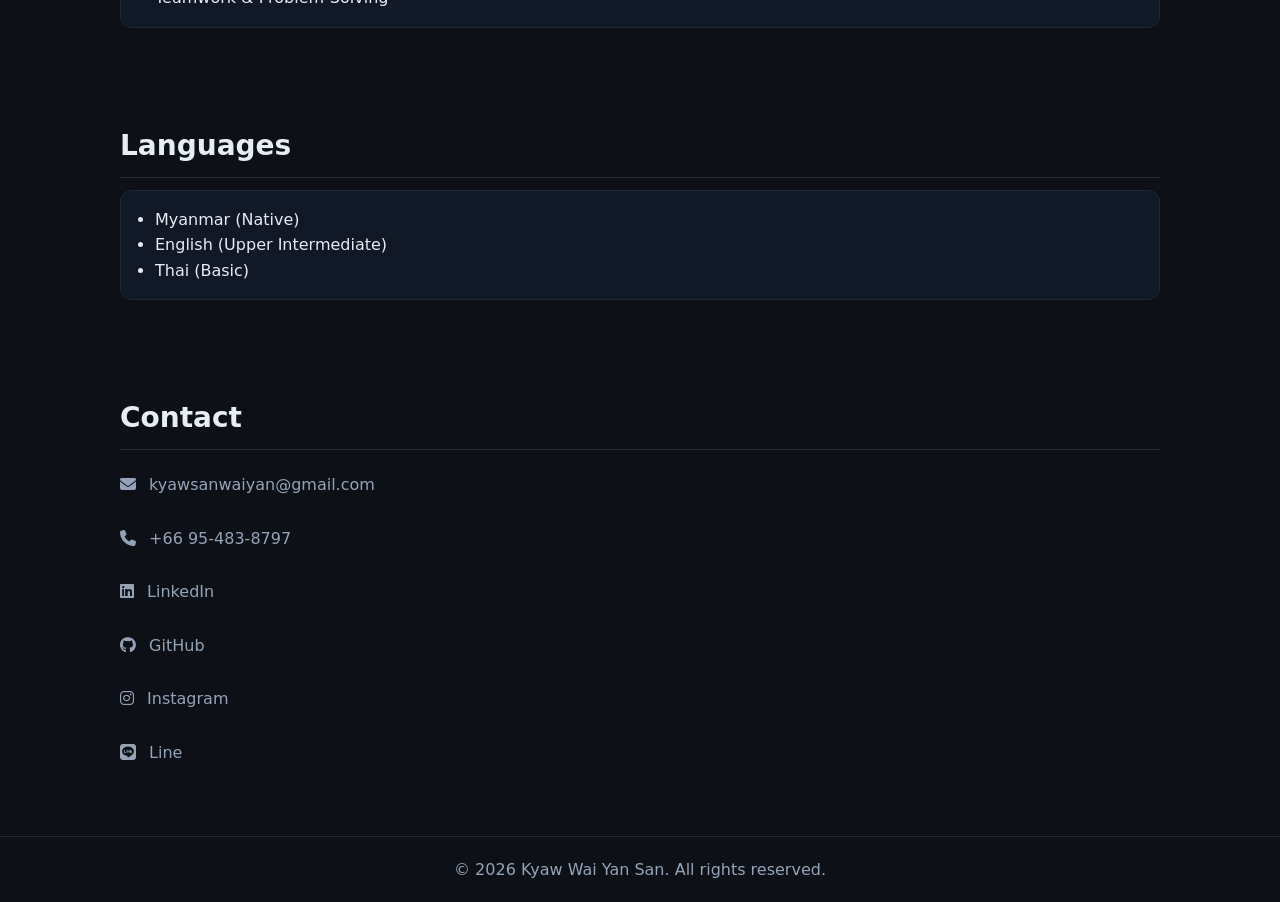
==== commit 629a6fff: "Update index.html" ====
--- a/index.html
+++ b/index.html
@@ -11,7 +11,7 @@
 <body>
   <header>
     <div class="container nav">
-      <div><strong>Kyaw Wai Yan San</strong></div>
+      <div><strong>Kyaw Wai Yan San|Trevor</strong></div>
       <nav>
         <a href="#about">About</a>
         <a href="#projects">Projects</a>
@@ -134,3 +134,4 @@
   </script>
 </body>
 </html>
+
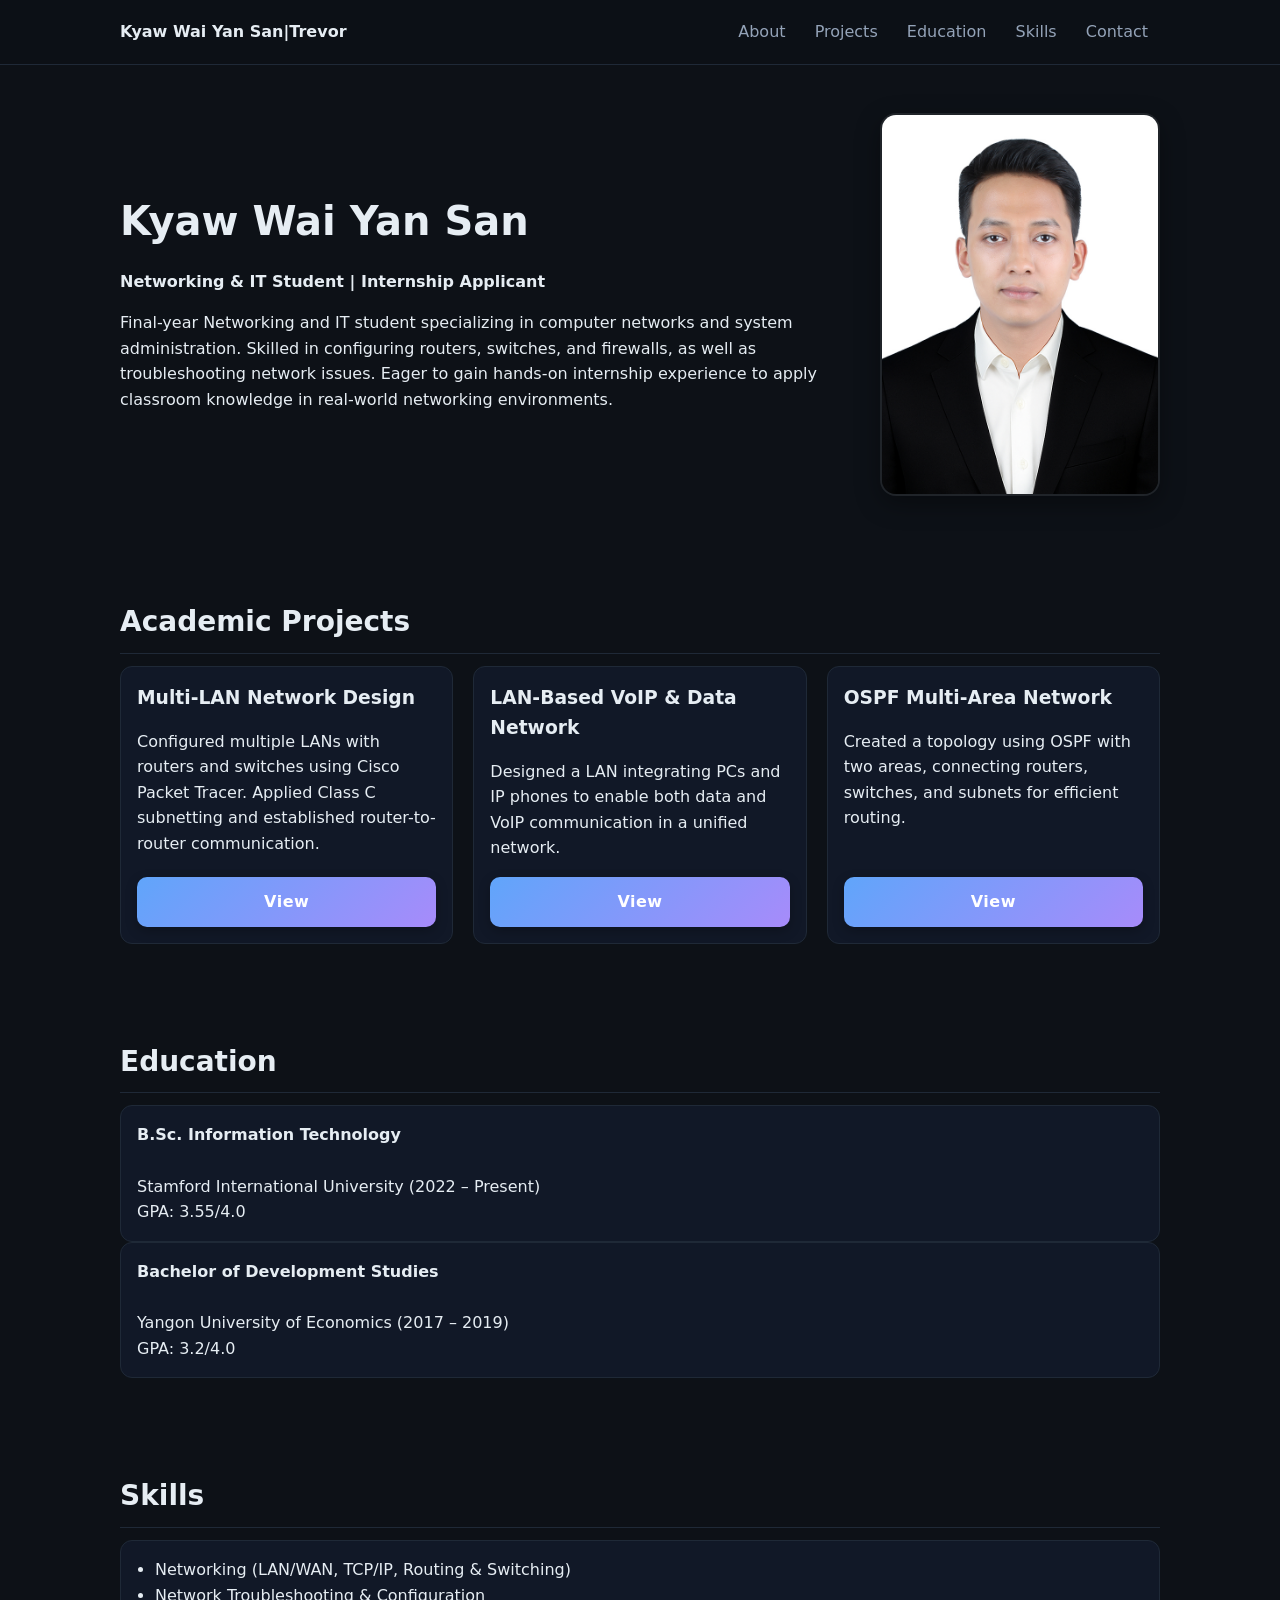
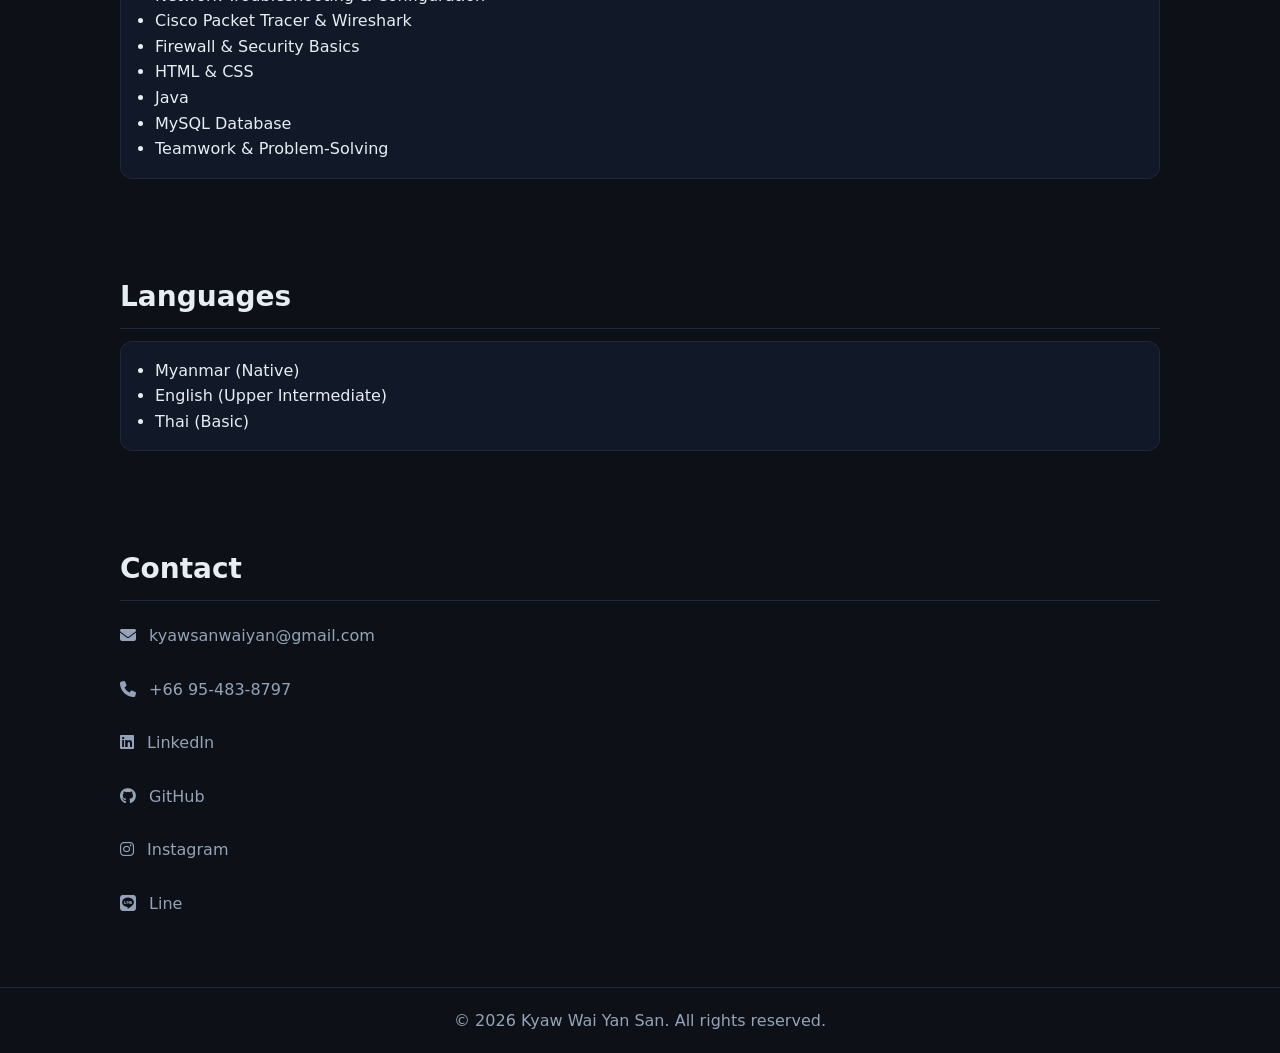
==== commit 266550bb: "Update index.html" ====
--- a/index.html
+++ b/index.html
@@ -34,7 +34,7 @@
         </p>
       </div>
       <div>
-        <img src="C:\Users\User\Downloads\Professional Photo.jpg" alt="Kyaw Wai Yan San" class="profile-photo">
+        <img src="profile.jpg" alt="Kyaw Wai Yan San" class="profile-photo">
       </div>
     </section>
 
@@ -135,3 +135,4 @@
 </body>
 </html>
 
+
